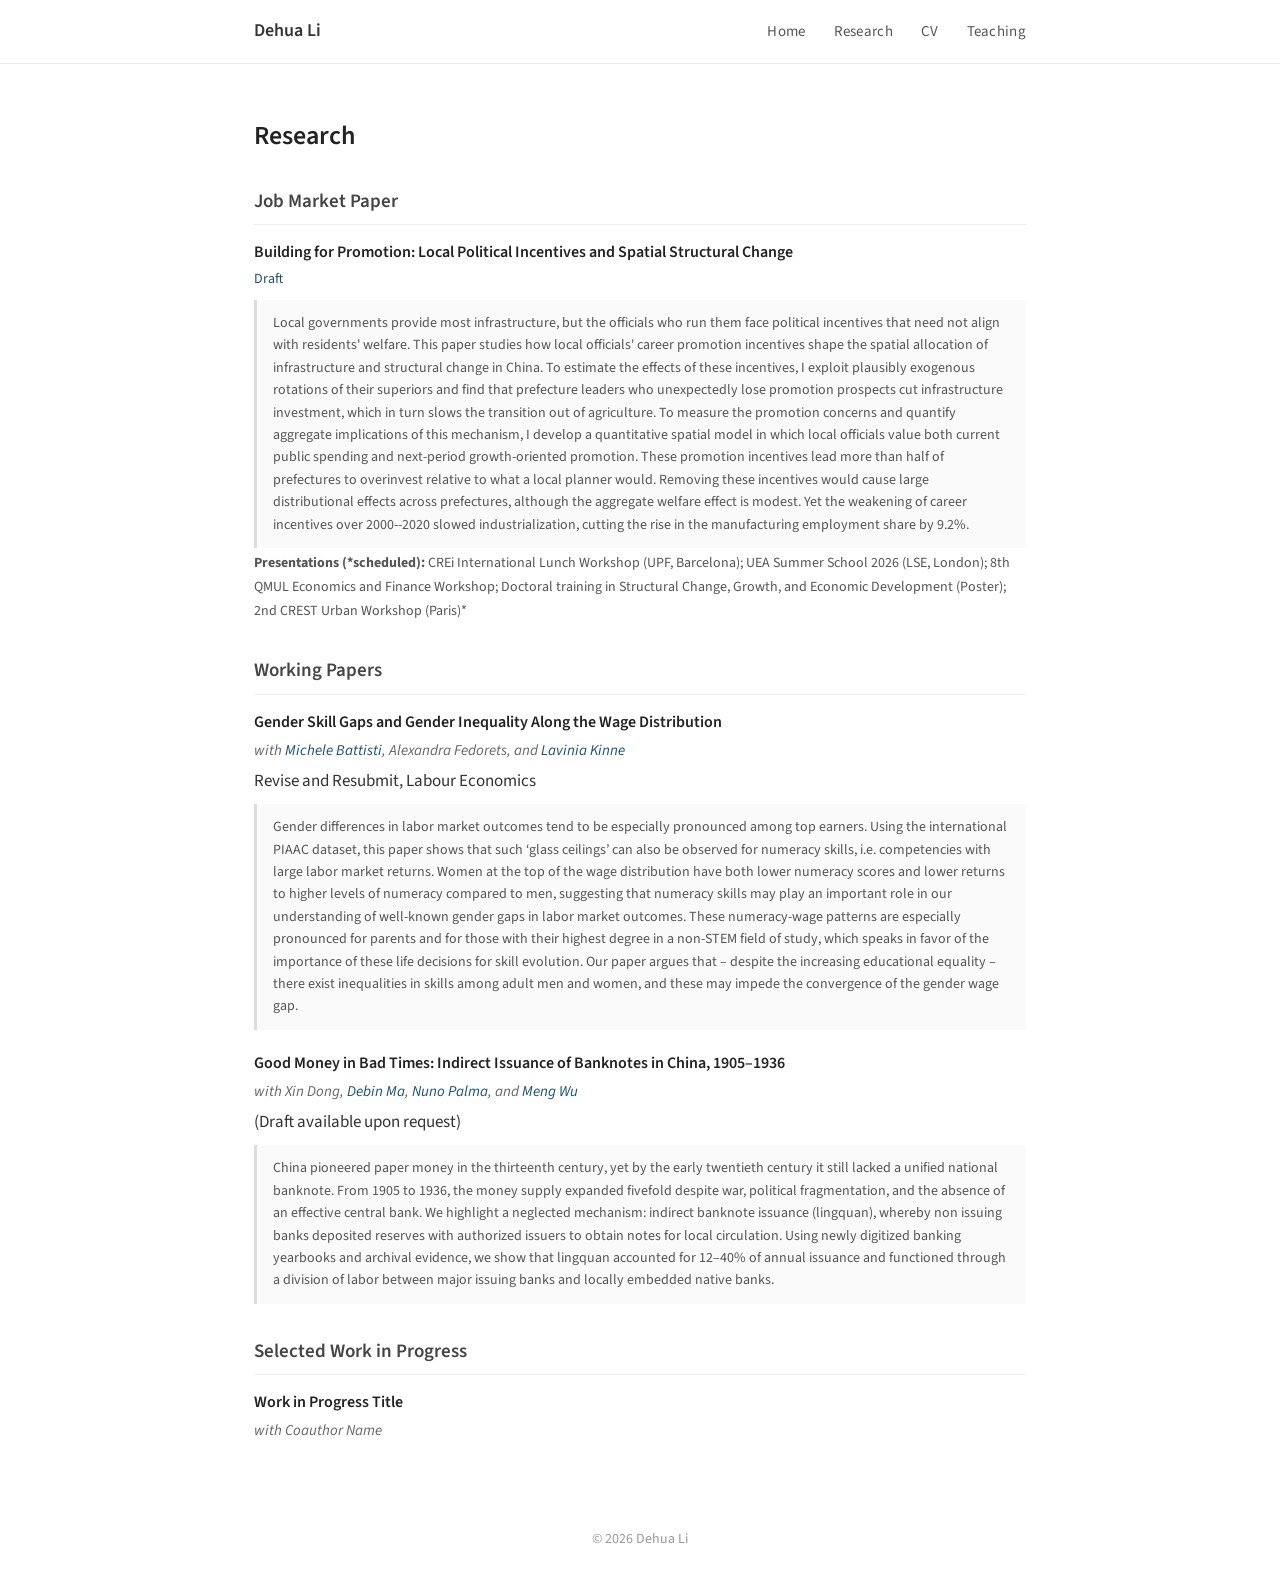
==== research.html @ 79e20f16 "updated" ====
<!DOCTYPE html>
<html lang="en">
<head>
    <meta charset="UTF-8">
    <meta name="viewport" content="width=device-width, initial-scale=1.0">
    <title>Research - Dehua Li | University of Glasgow</title>
    <meta name="description" content="Research by Dehua Li, PhD candidate in Economics at the University of Glasgow: job market paper, working papers, and work in progress.">
    <link rel="canonical" href="https://dehua-li.github.io/research.html">
    <link rel="stylesheet" href="style.css?v=3">
    <link rel="preconnect" href="https://fonts.googleapis.com">
    <link rel="preconnect" href="https://fonts.gstatic.com" crossorigin>
    <link href="https://fonts.googleapis.com/css2?family=Source+Sans+3:ital,wght@0,300;0,400;0,600;0,700;1,400&display=swap" rel="stylesheet">
</head>
<body>
    <header>
        <nav>
            <div class="nav-name"><a href="index.html">Dehua Li</a></div>
            <div class="nav-links">
                <a href="index.html#home">Home</a>
                <a href="research.html">Research</a>
                <a href="Dehua_CV.pdf" target="_blank" rel="noopener noreferrer">CV</a>
                <a href="teaching.html">Teaching</a>
            </div>
        </nav>
    </header>

    <main>
        <section class="section">
            <h2>Research</h2>

            <div class="research-category">
                <h3>Job Market Paper</h3>
                <div class="paper">
                    <p class="paper-title">Building for Promotion: Local Political Incentives and Spatial Structural Change</p>
                     <p class="paper-links">
                        <a href="Dehua_JMP.pdf">Draft</a>
                    </p>
                    <p class="paper-abstract">
                        <span class="abstract-text">
                            Local governments provide most infrastructure, but the officials who run them face political incentives
that need not align with residents' welfare.
This paper studies how local officials' career promotion incentives shape the spatial allocation
of infrastructure and structural change in China. 
To estimate the effects of these incentives, I exploit plausibly exogenous rotations
of their superiors and find
that prefecture leaders who unexpectedly lose promotion prospects cut infrastructure investment, which in turn slows the
transition out of agriculture. To measure the promotion concerns and
quantify aggregate implications of this mechanism, 
I develop a quantitative spatial model in which local officials
value both current public spending and next-period growth-oriented promotion. 
These promotion incentives lead more than half
of prefectures to overinvest relative to what a local planner would. 
Removing these incentives would cause large distributional effects across prefectures, 
although the aggregate welfare effect is modest. 
Yet the weakening of career incentives over 2000--2020 slowed industrialization, cutting the rise 
in the manufacturing employment share by 9.2%.
                        </span>
                    </p>
                   
                    <p class="paper-presentations"><strong>Presentations (*scheduled):</strong> CREi International Lunch Workshop (UPF, Barcelona); UEA Summer School 2026 (LSE, London); 8th QMUL Economics and Finance Workshop;
                    Doctoral training in Structural Change, Growth, and Economic Development (Poster); 2nd CREST Urban Workshop (Paris)*
                    </p>
                </div>
            </div>

            <div class="research-category">
                <h3>Working Papers</h3>


                <div class="paper">                    
                    <p class="paper-title">Gender Skill Gaps and Gender Inequality Along the Wage Distribution</p>
                    <p class="paper-coauthors">with <a href="https://michelebattisti.wordpress.com/" target="_blank" rel="noopener noreferrer">Michele Battisti</a>, Alexandra Fedorets, and <a href="https://sites.google.com/view/laviniakinne" target="_blank" rel="noopener noreferrer">Lavinia Kinne</a></p>
                    <p class="paper-venue">Revise and Resubmit, Labour Economics</p>
                    <p class="paper-abstract">
                        <span class="abstract-text">
                            Gender differences in labor market outcomes tend to be especially pronounced among top earners. Using the international PIAAC dataset, this paper shows that such ‘glass ceilings’ can also be observed for numeracy skills, i.e. competencies with large labor market returns. Women at the top of the wage distribution have both lower numeracy scores and lower returns to higher levels of numeracy compared to men, suggesting that numeracy skills may play an important role in our understanding of well-known gender gaps in labor market outcomes. These numeracy-wage patterns are especially pronounced for parents and for those with their highest degree in a non-STEM field of study, which speaks in favor of the importance of these life decisions for skill evolution. Our paper argues that – despite the increasing educational equality – there exist inequalities in skills among adult men and women, and these may impede the convergence of the gender wage gap.
                        </span>
                    </p>
                </div>
                <div class="paper">
                    <p class="paper-title">Good Money in Bad Times: Indirect Issuance of Banknotes in China, 1905–1936</p>
                    <p class="paper-coauthors">with Xin Dong, <a href="https://www.econhistdbm.com/" target="_blank" rel="noopener noreferrer">Debin Ma</a>, <a href="https://sites.google.com/site/npgpalma/home?authuser=0" target="_blank" rel="noopener noreferrer">Nuno Palma</a>, and <a href="https://sites.google.com/view/economic-history-mengwu/home?authuser=0" target="_blank" rel="noopener noreferrer">Meng Wu</a></p>
                    <p class="paper-venue">(Draft available upon request)</p>
                     <p class="paper-abstract">
                        <span class="abstract-text">
                            China pioneered paper money in the thirteenth century, yet by the early twentieth century it still lacked a unified national banknote. From 1905 to 1936, the money supply expanded fivefold despite war, political fragmentation, and the absence of an effective central bank. We highlight a neglected mechanism: indirect banknote issuance (lingquan), whereby non issuing banks deposited reserves with authorized issuers to obtain notes for local circulation. Using newly digitized banking yearbooks and archival evidence, we show that lingquan accounted for 12–40% of annual issuance and functioned through a division of labor between major issuing banks and locally embedded native banks.
                        </span>
                    </p>
                </div>

            </div>

            <div class="research-category">
                <h3>Selected Work in Progress</h3>
                <div class="paper">
                    <p class="paper-title">Work in Progress Title</p>
                    <p class="paper-coauthors">with Coauthor Name</p>
                </div>
            </div>
        </section>
    </main>

    <footer>
        <p>&copy; 2026 Dehua Li</p>
    </footer>
</body>
</html>
---- style.css ----
/* ===== Reset & Base ===== */
*, *::before, *::after {
    margin: 0;
    padding: 0;
    box-sizing: border-box;
}

html {
    scroll-behavior: smooth;
    scroll-padding-top: 70px;
}

body {
    font-family: 'Source Sans 3', 'Source Sans Pro', -apple-system, BlinkMacSystemFont, sans-serif;
    font-size: 17px;
    line-height: 1.7;
    color: #333;
    background: #fff;
}

a {
    color: #1a5276;
    text-decoration: none;
}

a:hover {
    color: #0d3b5a;
    text-decoration: underline;
}

/* ===== Navigation ===== */
header {
    position: sticky;
    top: 0;
    background: #fff;
    border-bottom: 1px solid #e8e8e8;
    z-index: 100;
}

nav {
    max-width: 820px;
    margin: 0 auto;
    padding: 16px 24px;
    display: flex;
    justify-content: space-between;
    align-items: center;
}

.nav-name a {
    font-size: 18px;
    font-weight: 600;
    color: #333;
    text-decoration: none;
}

.nav-links {
    display: flex;
    gap: 28px;
}

.nav-links a {
    font-size: 15px;
    color: #555;
    text-decoration: none;
    letter-spacing: 0.02em;
}

.nav-links a:hover {
    color: #1a5276;
    text-decoration: none;
}

/* ===== Main Content ===== */
main {
    max-width: 820px;
    margin: 0 auto;
    padding: 0 24px;
}

.section {
    padding: 50px 0;
    border-bottom: 1px solid #eee;
}

.section:last-child {
    border-bottom: none;
}

h2 {
    font-size: 26px;
    font-weight: 600;
    margin-bottom: 28px;
    color: #222;
}

h2 a {
    color: inherit;
}

/* ===== About Section ===== */
.about-container {
    display: flex;
    gap: 40px;
    align-items: flex-start;
}

.about-photo {
    flex-shrink: 0;
}

.about-photo img {
    width: 200px;
    height: 240px;
    object-fit: cover;
    border-radius: 4px;
    background: #f0f0f0;
}

.about-text h1 {
    font-size: 32px;
    font-weight: 700;
    margin-bottom: 4px;
    color: #222;
}

.affiliation {
    font-size: 17px;
    color: #666;
    margin-bottom: 18px;
    line-height: 1.5;
}

.about-text p {
    margin-bottom: 12px;
}

.contact-info {
    margin-top: 20px;
    font-size: 15px;
}

.contact-label {
    font-weight: 600;
    color: #555;
}

/* ===== Research Section ===== */
.research-category {
    margin-bottom: 32px;
}

.research-category:last-child {
    margin-bottom: 0;
}

h3 {
    font-size: 19px;
    font-weight: 600;
    color: #444;
    margin-bottom: 14px;
    padding-bottom: 6px;
    border-bottom: 1px solid #eee;
}

.paper {
    margin-bottom: 20px;
    padding-left: 0;
}

.paper:last-child {
    margin-bottom: 0;
}

.paper-title {
    font-weight: 600;
    font-size: 16px;
    color: #222;
    margin-bottom: 2px;
}

.paper-coauthors {
    font-size: 15px;
    color: #666;
    font-style: italic;
    margin-bottom: 4px;
}

.paper-abstract {
    font-size: 15px;
    margin-top: 8px;
    margin-bottom: 4px;
}

.abstract-text {
    display: block;
    margin-top: 0;
    font-size: 14px;
    color: #555;
    line-height: 1.6;
    padding: 12px 16px;
    background: #fafafa;
    border-left: 3px solid #ddd;
}

.paper-links {
    font-size: 14px;
}

.paper-presentations {
    font-size: 14px;
    color: #555;
    margin-top: 4px;
}

.paper-links a {
    margin-right: 12px;
}

/* ===== Teaching Section ===== */
.teaching-category {
    margin-bottom: 32px;
}

.teaching-category:last-child {
    margin-bottom: 0;
}

.teaching-list {
    list-style: none;
    padding: 0;
}

.teaching-list li {
    padding: 6px 0;
    font-size: 16px;
    border-bottom: 1px solid #f0f0f0;
}

.teaching-list li:last-child {
    border-bottom: none;
}

.course-name {
    font-weight: 600;
    color: #222;
}

.course-role {
    color: #666;
    font-size: 15px;
}

.course-term {
    float: right;
    color: #888;
    font-size: 14px;
}

.course-eval {
    clear: both;
    font-size: 14px;
    color: #666;
    margin-top: 4px;
    font-style: italic;
}

/* ===== CV Section ===== */
.cv-link {
    font-weight: 600;
}

/* ===== Footer ===== */
footer {
    max-width: 820px;
    margin: 0 auto;
    padding: 30px 24px;
    text-align: center;
    font-size: 14px;
    color: #999;
}

/* ===== Responsive ===== */
@media (max-width: 640px) {
    body {
        font-size: 16px;
    }

    .about-container {
        flex-direction: column;
        align-items: center;
        text-align: center;
    }

    .about-photo img {
        width: 160px;
        height: 200px;
    }

    .about-text h1 {
        font-size: 26px;
    }

    nav {
        padding: 12px 16px;
    }

    .nav-links {
        gap: 18px;
    }

    .section {
        padding: 36px 0;
    }

    h2 {
        font-size: 22px;
    }
}
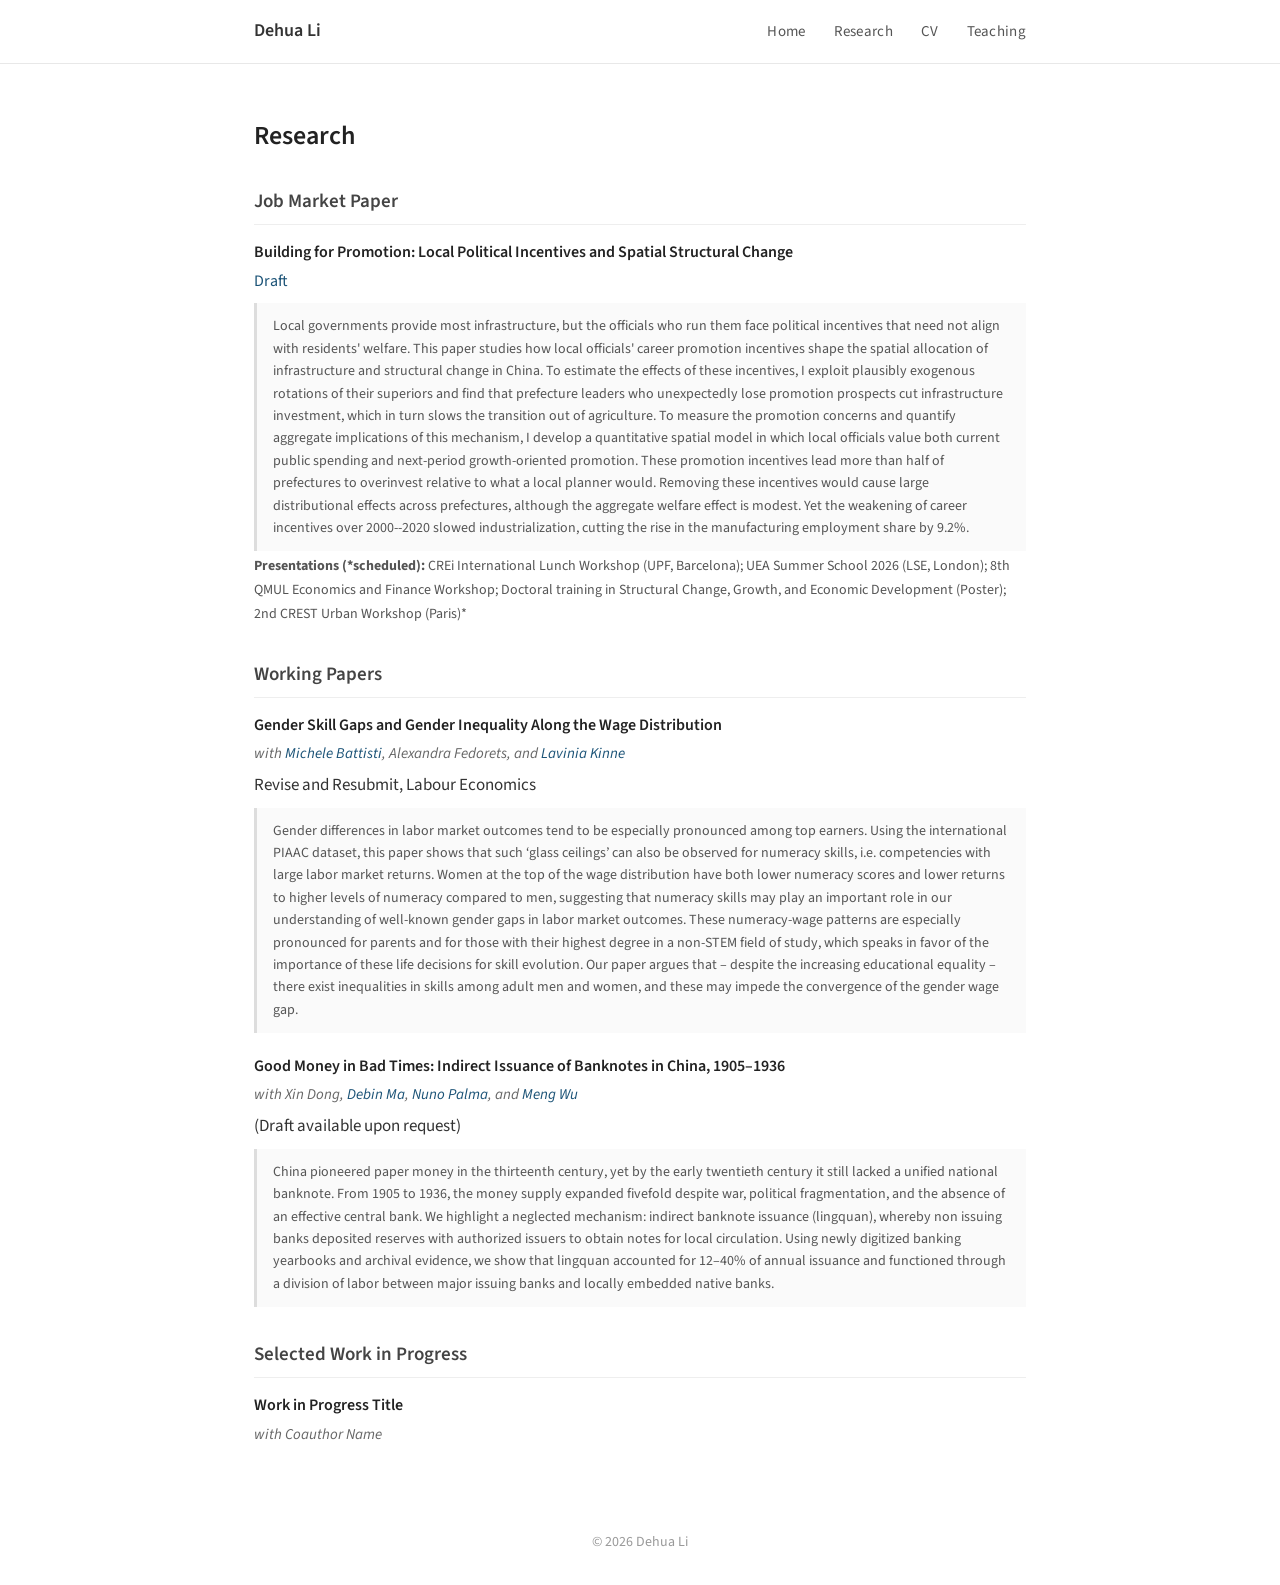
==== commit 97acfa74: "updated JMP" ====
--- a/research.html
+++ b/research.html
@@ -6,7 +6,7 @@
     <title>Research - Dehua Li | University of Glasgow</title>
     <meta name="description" content="Research by Dehua Li, PhD candidate in Economics at the University of Glasgow: job market paper, working papers, and work in progress.">
     <link rel="canonical" href="https://dehua-li.github.io/research.html">
-    <link rel="stylesheet" href="style.css?v=3">
+    <link rel="stylesheet" href="style.css?v=4">
     <link rel="preconnect" href="https://fonts.googleapis.com">
     <link rel="preconnect" href="https://fonts.gstatic.com" crossorigin>
     <link href="https://fonts.googleapis.com/css2?family=Source+Sans+3:ital,wght@0,300;0,400;0,600;0,700;1,400&display=swap" rel="stylesheet">
@@ -33,7 +33,7 @@
                 <div class="paper">
                     <p class="paper-title">Building for Promotion: Local Political Incentives and Spatial Structural Change</p>
                      <p class="paper-links">
-                        <a href="Dehua_JMP.pdf">Draft</a>
+                        <a href="Dehua_JMP.pdf" target="_blank" rel="noopener noreferrer">Draft</a>
                     </p>
                     <p class="paper-abstract">
                         <span class="abstract-text">
--- a/style.css
+++ b/style.css
@@ -203,7 +203,7 @@
 }
 
 .paper-links {
-    font-size: 14px;
+    font-size: 16px;
 }
 
 .paper-presentations {
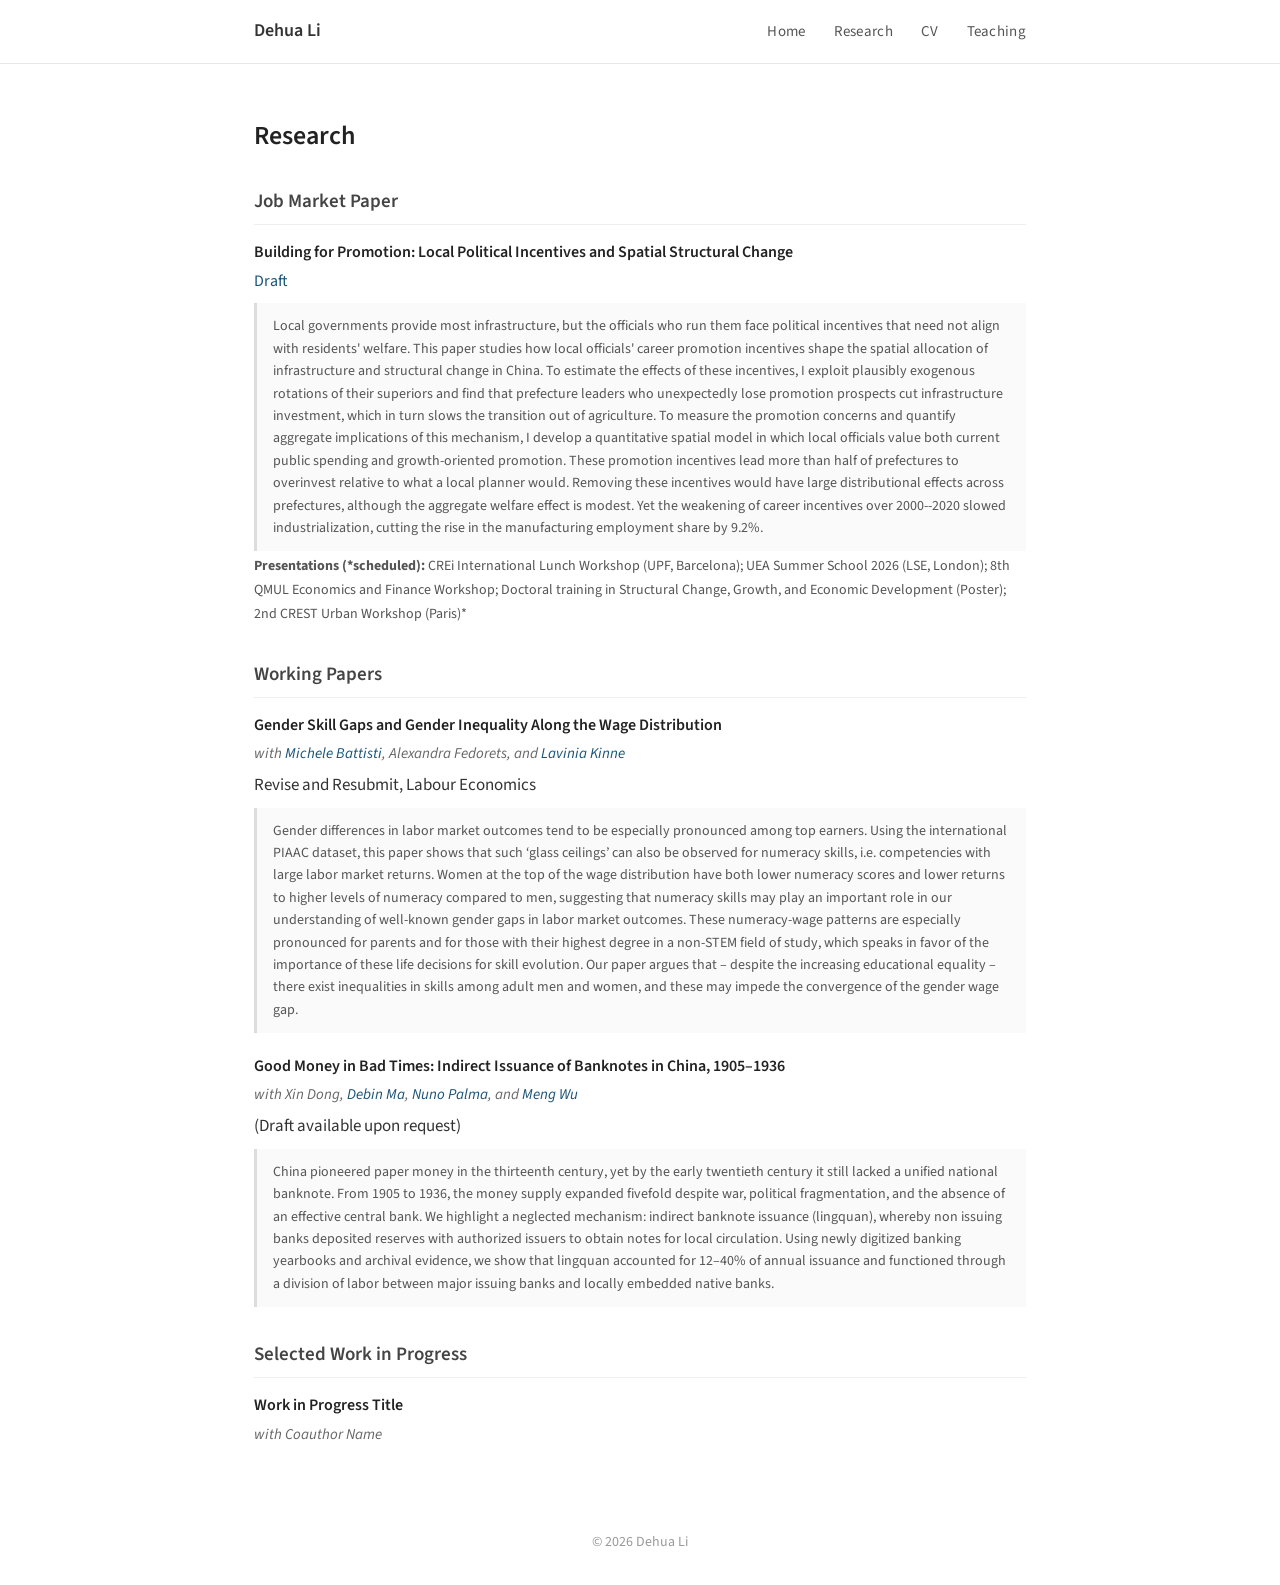
==== commit 9fd381f5: "updated" ====
--- a/research.html
+++ b/research.html
@@ -47,10 +47,10 @@
 transition out of agriculture. To measure the promotion concerns and
 quantify aggregate implications of this mechanism, 
 I develop a quantitative spatial model in which local officials
-value both current public spending and next-period growth-oriented promotion. 
+value both current public spending and growth-oriented promotion. 
 These promotion incentives lead more than half
 of prefectures to overinvest relative to what a local planner would. 
-Removing these incentives would cause large distributional effects across prefectures, 
+Removing these incentives would have large distributional effects across prefectures, 
 although the aggregate welfare effect is modest. 
 Yet the weakening of career incentives over 2000--2020 slowed industrialization, cutting the rise 
 in the manufacturing employment share by 9.2%.
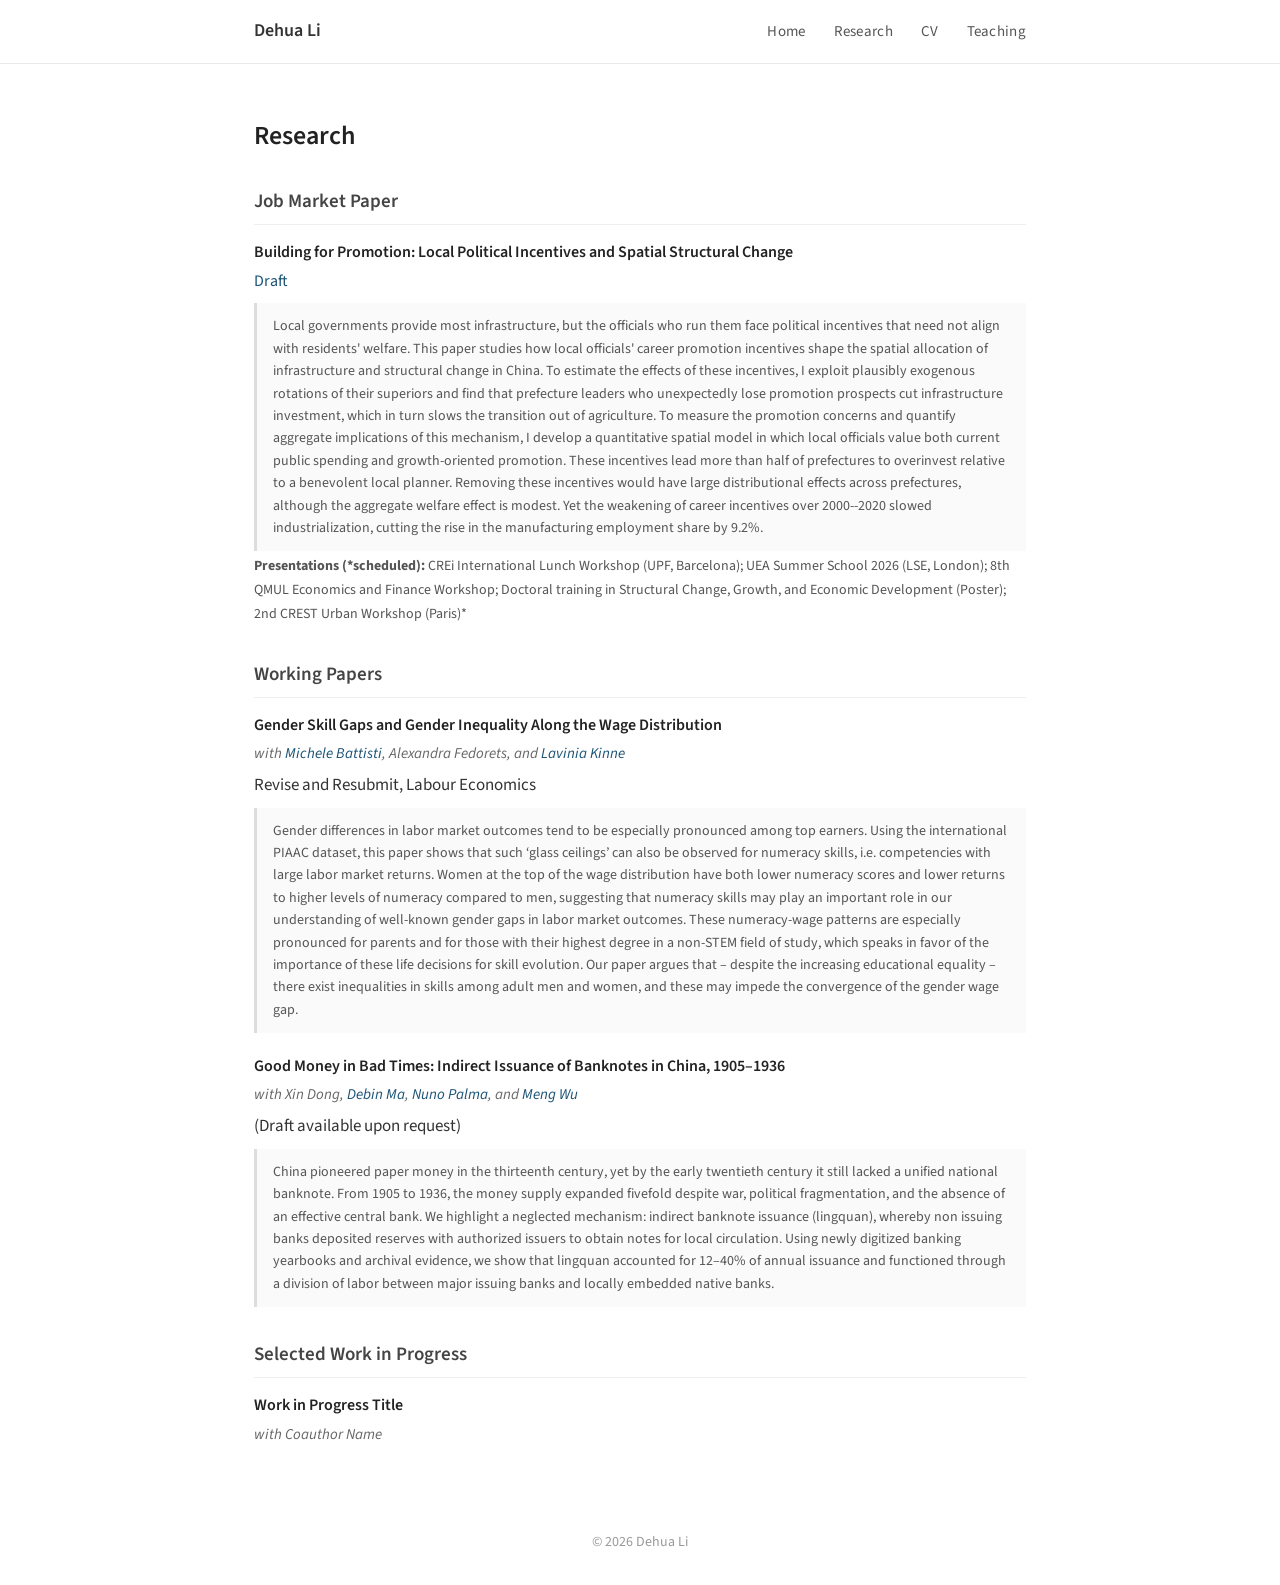
==== commit c86c4dc9: "updated abs" ====
--- a/research.html
+++ b/research.html
@@ -48,8 +48,8 @@
 quantify aggregate implications of this mechanism, 
 I develop a quantitative spatial model in which local officials
 value both current public spending and growth-oriented promotion. 
-These promotion incentives lead more than half
-of prefectures to overinvest relative to what a local planner would. 
+These incentives lead more than half
+of prefectures to overinvest relative to a benevolent local planner. 
 Removing these incentives would have large distributional effects across prefectures, 
 although the aggregate welfare effect is modest. 
 Yet the weakening of career incentives over 2000--2020 slowed industrialization, cutting the rise 
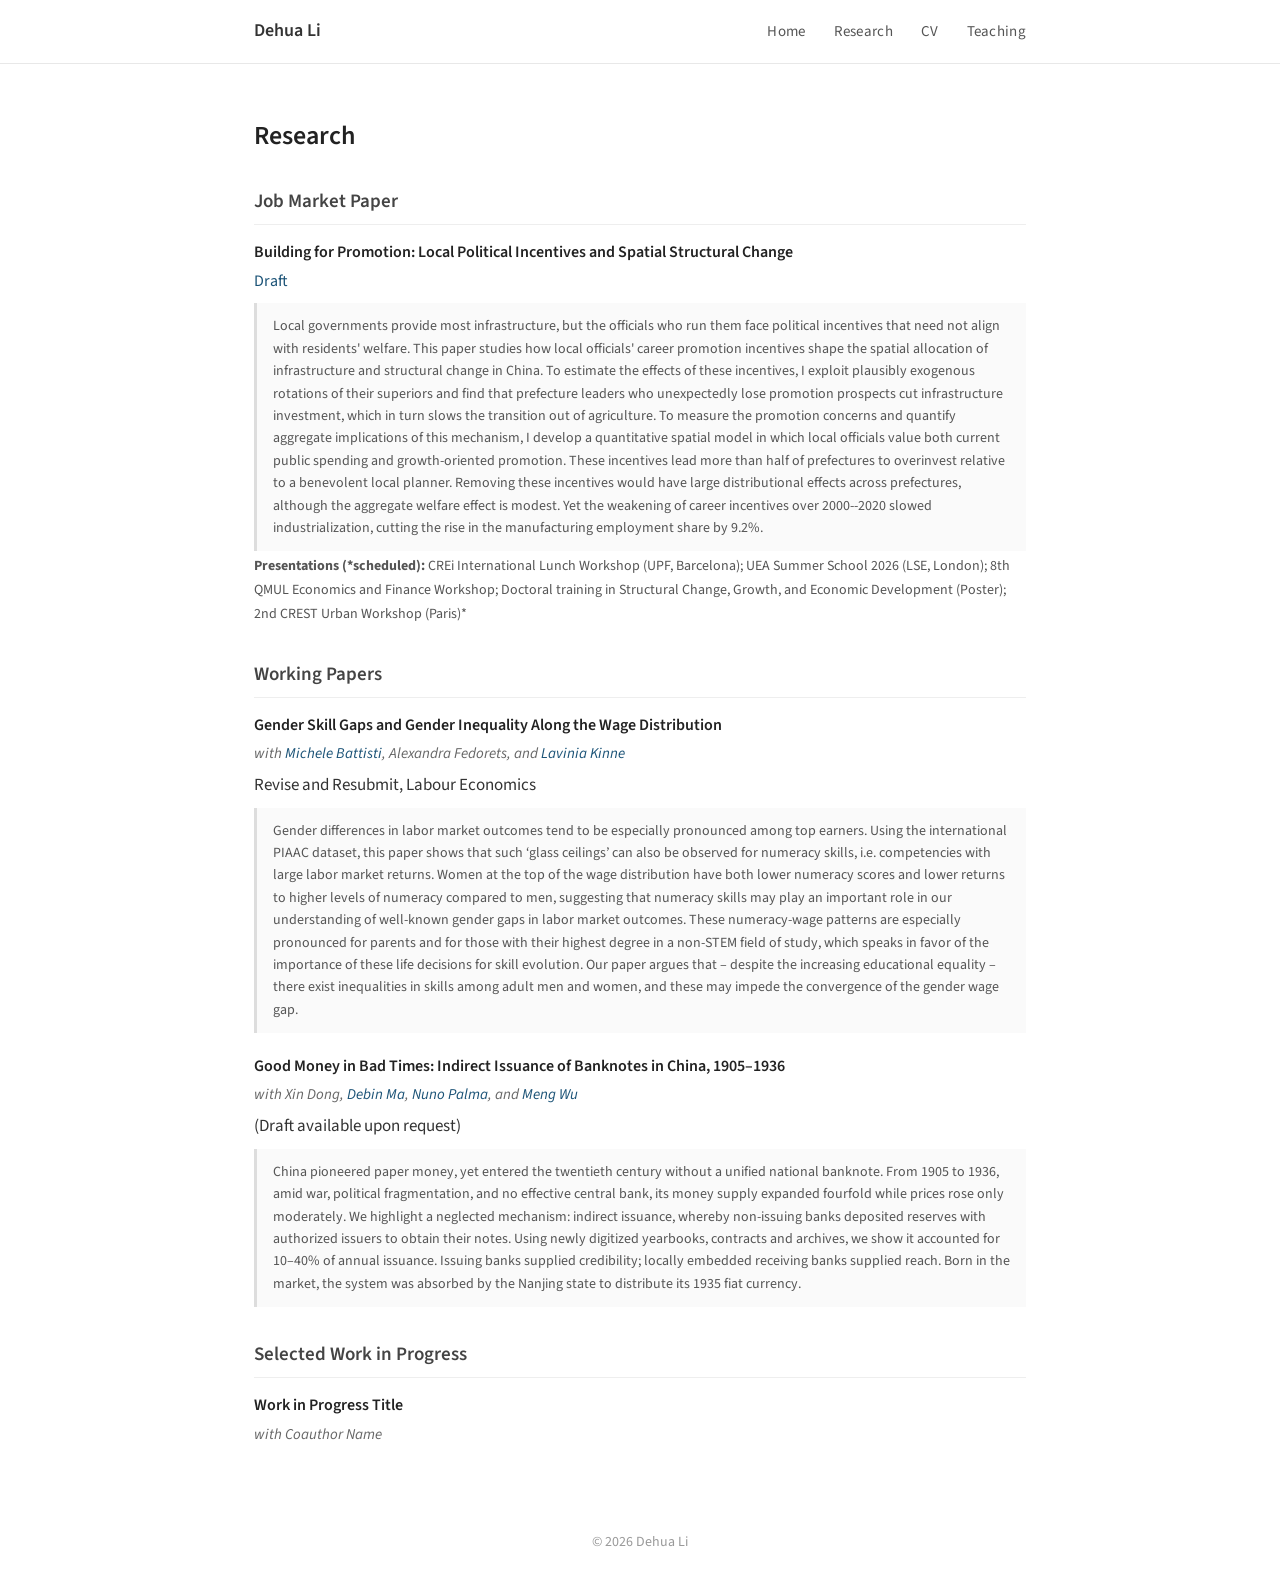
==== commit ce41d6b5: "update abs" ====
--- a/research.html
+++ b/research.html
@@ -83,7 +83,12 @@
                     <p class="paper-venue">(Draft available upon request)</p>
                      <p class="paper-abstract">
                         <span class="abstract-text">
-                            China pioneered paper money in the thirteenth century, yet by the early twentieth century it still lacked a unified national banknote. From 1905 to 1936, the money supply expanded fivefold despite war, political fragmentation, and the absence of an effective central bank. We highlight a neglected mechanism: indirect banknote issuance (lingquan), whereby non issuing banks deposited reserves with authorized issuers to obtain notes for local circulation. Using newly digitized banking yearbooks and archival evidence, we show that lingquan accounted for 12–40% of annual issuance and functioned through a division of labor between major issuing banks and locally embedded native banks.
+                            China pioneered paper money, yet entered the twentieth century without a unified national banknote. From 1905 to 1936, amid war, political fragmentation, 
+                            and no effective central bank, its money supply expanded fourfold while prices rose only moderately. 
+                            We highlight a neglected mechanism: indirect issuance, whereby non-issuing banks deposited reserves with authorized issuers to obtain their notes. 
+                            Using newly digitized yearbooks, contracts and archives, we show it accounted for 10–40% of annual issuance. 
+                            Issuing banks supplied credibility; locally embedded receiving banks supplied reach. 
+                            Born in the market, the system was absorbed by the Nanjing state to distribute its 1935 fiat currency.
                         </span>
                     </p>
                 </div>
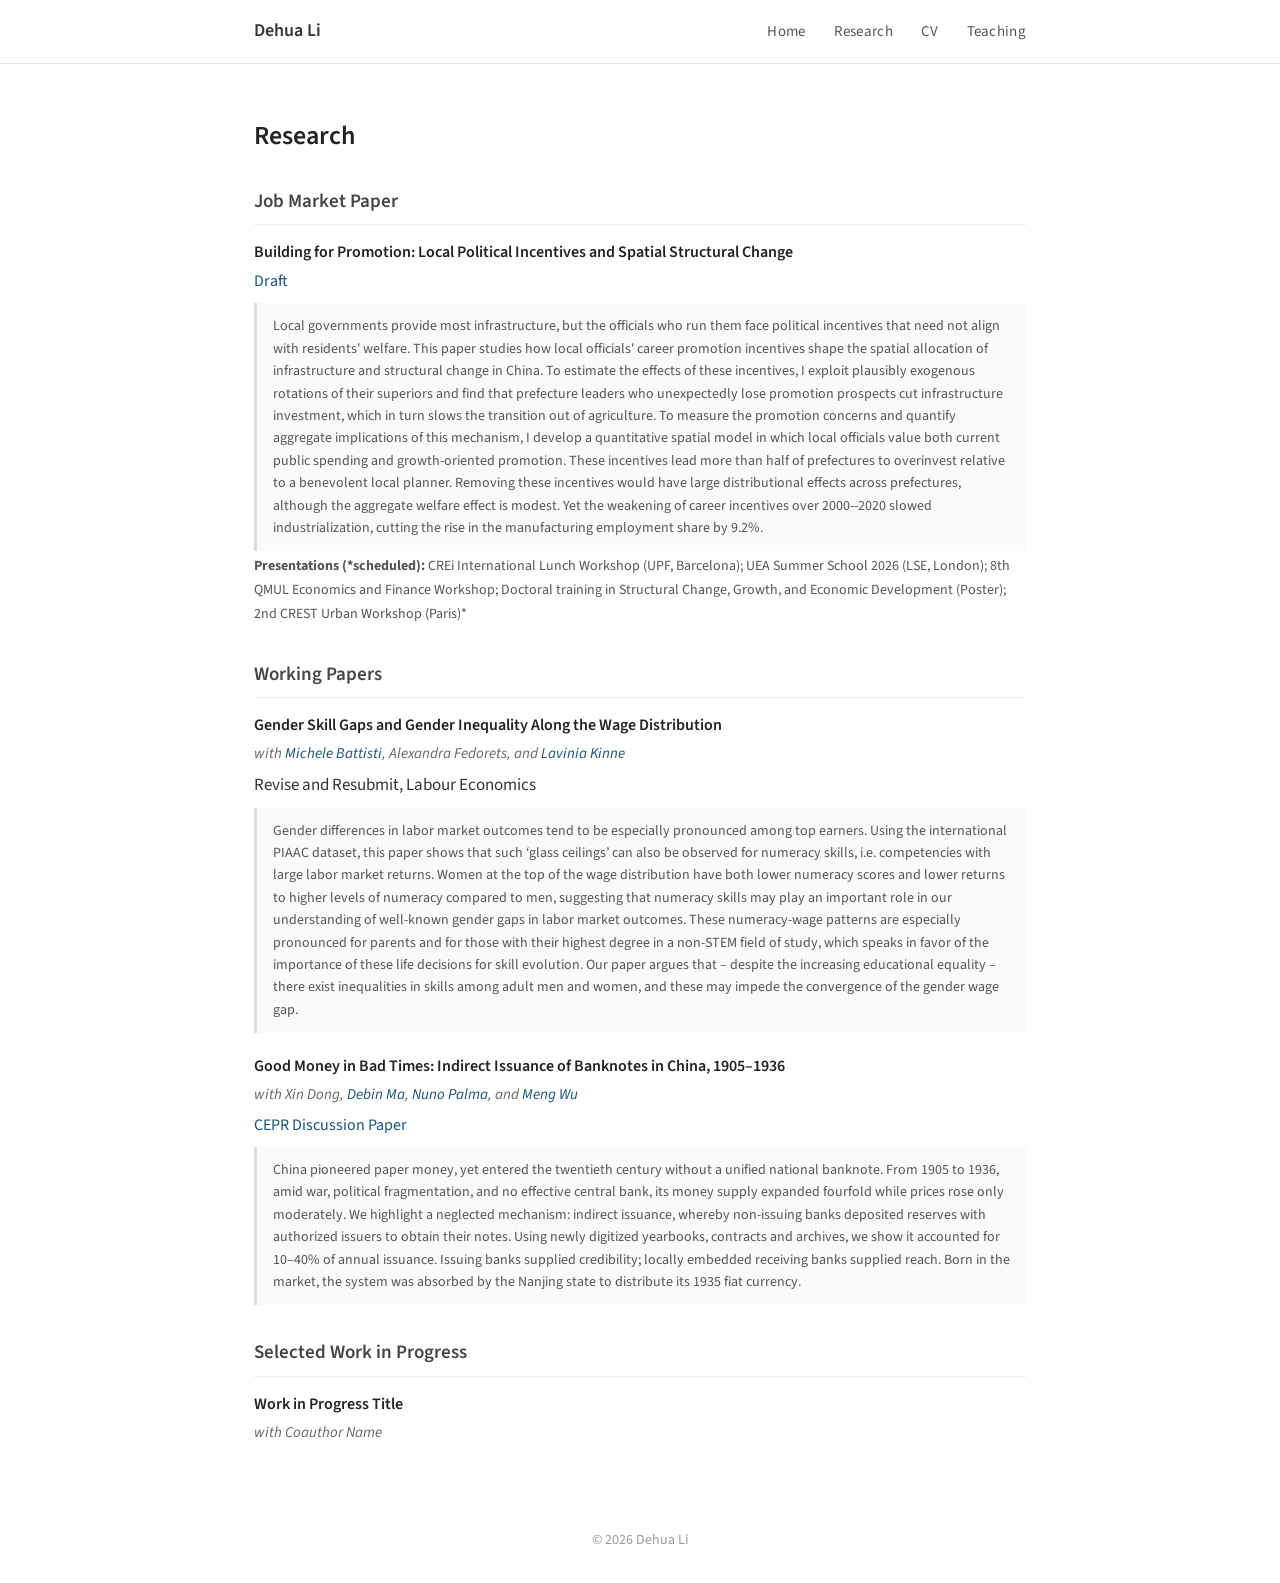
==== commit af54206e: "update wp" ====
--- a/research.html
+++ b/research.html
@@ -80,7 +80,9 @@
                 <div class="paper">
                     <p class="paper-title">Good Money in Bad Times: Indirect Issuance of Banknotes in China, 1905–1936</p>
                     <p class="paper-coauthors">with Xin Dong, <a href="https://www.econhistdbm.com/" target="_blank" rel="noopener noreferrer">Debin Ma</a>, <a href="https://sites.google.com/site/npgpalma/home?authuser=0" target="_blank" rel="noopener noreferrer">Nuno Palma</a>, and <a href="https://sites.google.com/view/economic-history-mengwu/home?authuser=0" target="_blank" rel="noopener noreferrer">Meng Wu</a></p>
-                    <p class="paper-venue">(Draft available upon request)</p>
+                    <p class="paper-links">
+                        <a href="https://cepr.org/publications/dp22222/DP22222.pdf" target="_blank" rel="noopener noreferrer">CEPR Discussion Paper</a>
+                    </p>
                      <p class="paper-abstract">
                         <span class="abstract-text">
                             China pioneered paper money, yet entered the twentieth century without a unified national banknote. From 1905 to 1936, amid war, political fragmentation, 
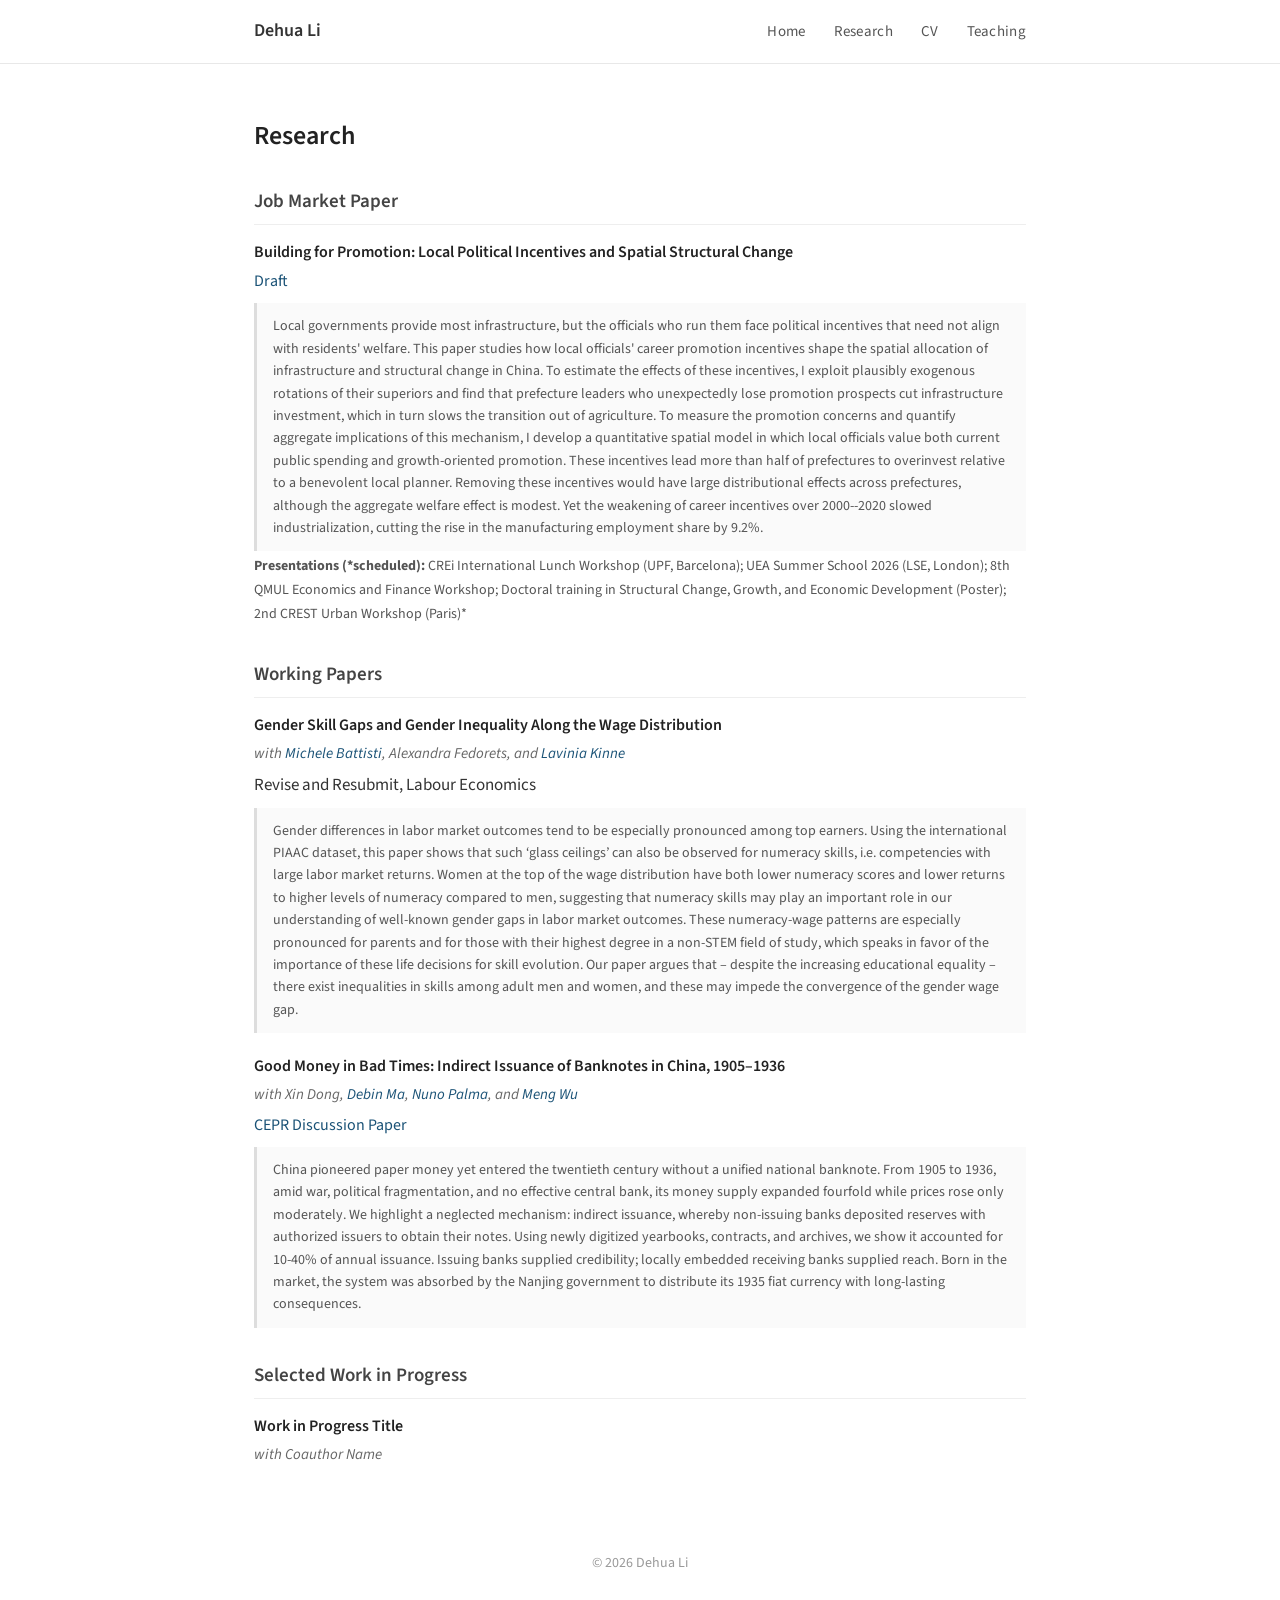
==== commit 63722930: "update abs" ====
--- a/research.html
+++ b/research.html
@@ -85,12 +85,12 @@
                     </p>
                      <p class="paper-abstract">
                         <span class="abstract-text">
-                            China pioneered paper money, yet entered the twentieth century without a unified national banknote. From 1905 to 1936, amid war, political fragmentation, 
-                            and no effective central bank, its money supply expanded fourfold while prices rose only moderately. 
-                            We highlight a neglected mechanism: indirect issuance, whereby non-issuing banks deposited reserves with authorized issuers to obtain their notes. 
-                            Using newly digitized yearbooks, contracts and archives, we show it accounted for 10–40% of annual issuance. 
-                            Issuing banks supplied credibility; locally embedded receiving banks supplied reach. 
-                            Born in the market, the system was absorbed by the Nanjing state to distribute its 1935 fiat currency.
+            China pioneered paper money yet entered the twentieth century without a unified national banknote. 
+            From 1905 to 1936, amid war, political fragmentation, and no effective central bank, its money supply expanded fourfold while prices rose only moderately. 
+            We highlight a neglected mechanism: indirect issuance, whereby non-issuing banks deposited reserves with authorized issuers to obtain their notes. 
+            Using newly digitized yearbooks, contracts, and archives, we show it accounted for 10-40% of annual issuance. 
+            Issuing banks supplied credibility; locally embedded receiving banks supplied reach. 
+            Born in the market, the system was absorbed by the Nanjing government to distribute its 1935 fiat currency with long-lasting consequences.                        </span>
                         </span>
                     </p>
                 </div>
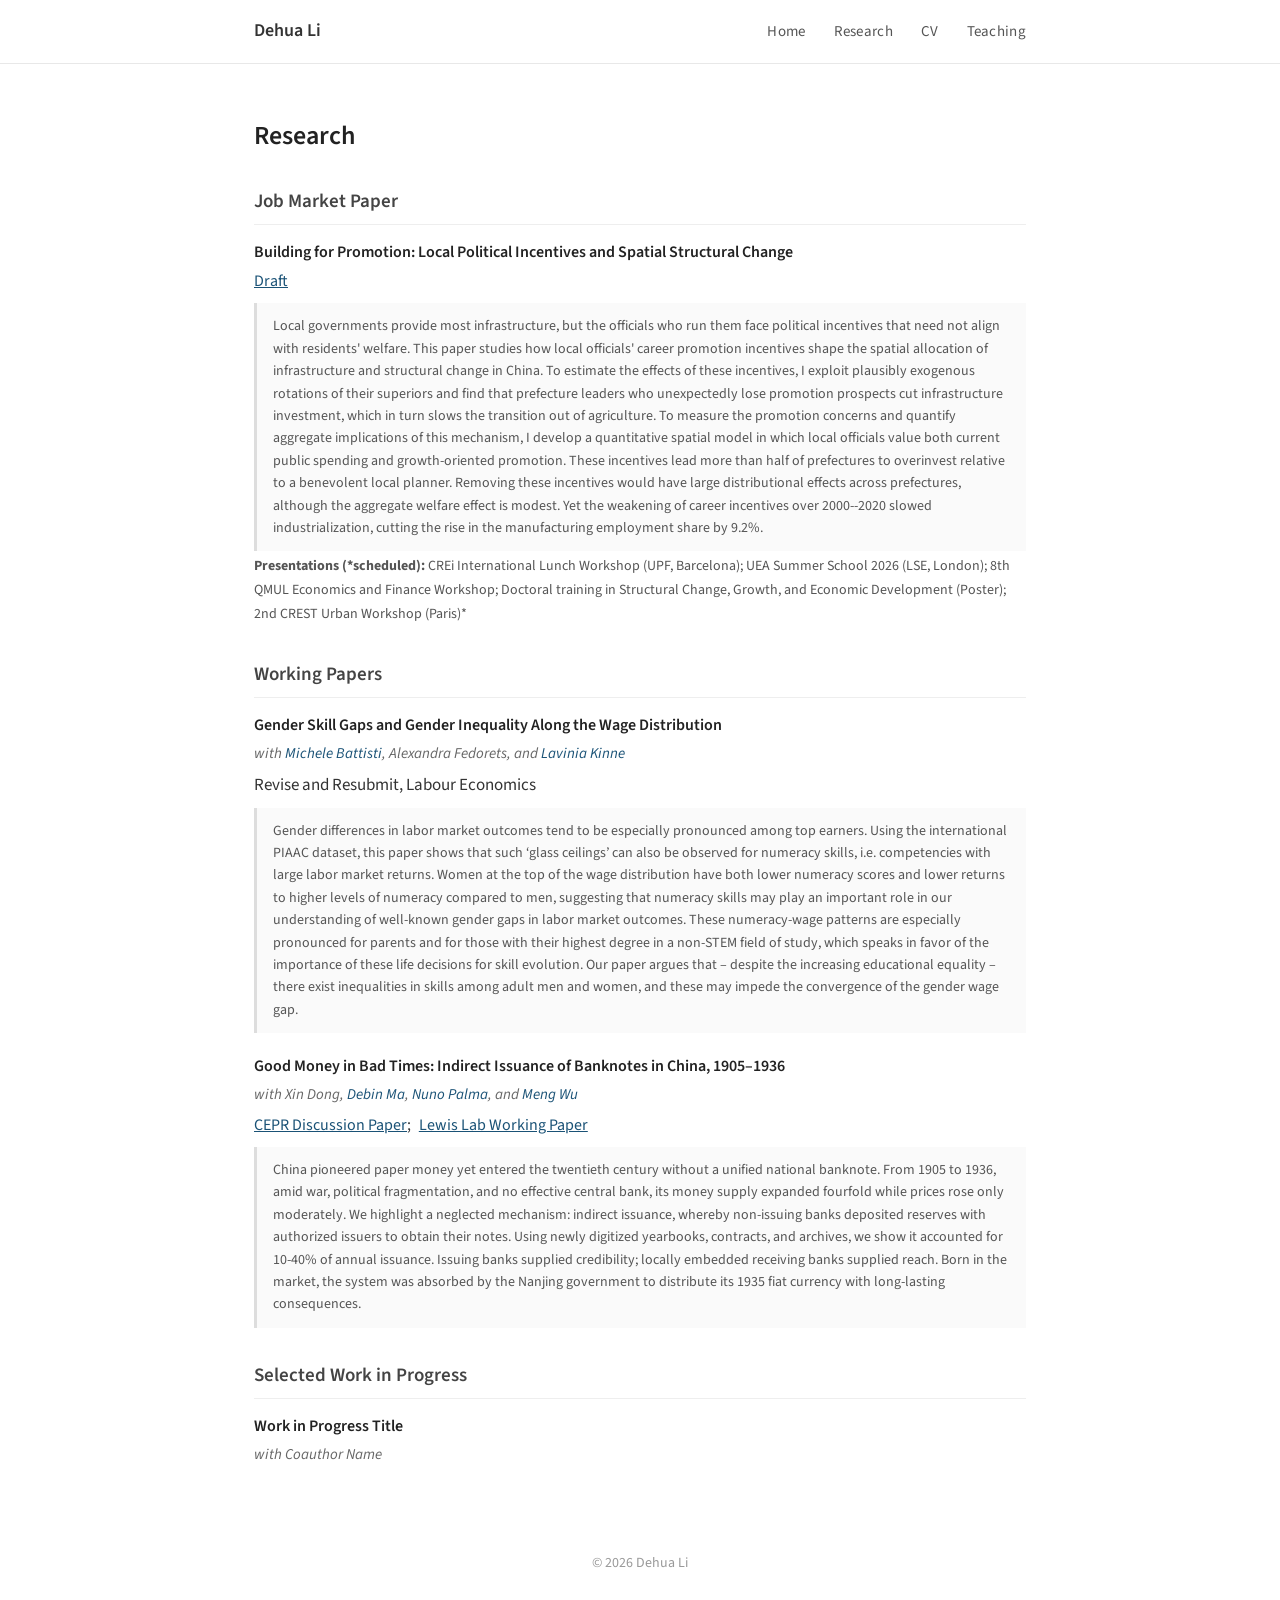
==== commit ccc5ebc5: "update wp link" ====
--- a/research.html
+++ b/research.html
@@ -6,7 +6,7 @@
     <title>Research - Dehua Li | University of Glasgow</title>
     <meta name="description" content="Research by Dehua Li, PhD candidate in Economics at the University of Glasgow: job market paper, working papers, and work in progress.">
     <link rel="canonical" href="https://dehua-li.github.io/research.html">
-    <link rel="stylesheet" href="style.css?v=4">
+    <link rel="stylesheet" href="style.css?v=6">
     <link rel="preconnect" href="https://fonts.googleapis.com">
     <link rel="preconnect" href="https://fonts.gstatic.com" crossorigin>
     <link href="https://fonts.googleapis.com/css2?family=Source+Sans+3:ital,wght@0,300;0,400;0,600;0,700;1,400&display=swap" rel="stylesheet">
@@ -81,7 +81,8 @@
                     <p class="paper-title">Good Money in Bad Times: Indirect Issuance of Banknotes in China, 1905–1936</p>
                     <p class="paper-coauthors">with Xin Dong, <a href="https://www.econhistdbm.com/" target="_blank" rel="noopener noreferrer">Debin Ma</a>, <a href="https://sites.google.com/site/npgpalma/home?authuser=0" target="_blank" rel="noopener noreferrer">Nuno Palma</a>, and <a href="https://sites.google.com/view/economic-history-mengwu/home?authuser=0" target="_blank" rel="noopener noreferrer">Meng Wu</a></p>
                     <p class="paper-links">
-                        <a href="https://cepr.org/publications/dp22222/DP22222.pdf" target="_blank" rel="noopener noreferrer">CEPR Discussion Paper</a>
+                        <a href="https://cepr.org/publications/dp22222/DP22222.pdf" target="_blank" rel="noopener noreferrer">CEPR Discussion Paper</a>;
+                        <a href="https://documents.manchester.ac.uk/display.aspx?DocID=81355" target="_blank" rel="noopener noreferrer">Lewis Lab Working Paper</a>
                     </p>
                      <p class="paper-abstract">
                         <span class="abstract-text">
--- a/style.css
+++ b/style.css
@@ -213,7 +213,11 @@
 }
 
 .paper-links a {
-    margin-right: 12px;
+    text-decoration: underline;
+}
+
+.paper-links a + a {
+    margin-left: 0.3em;
 }
 
 /* ===== Teaching Section ===== */
